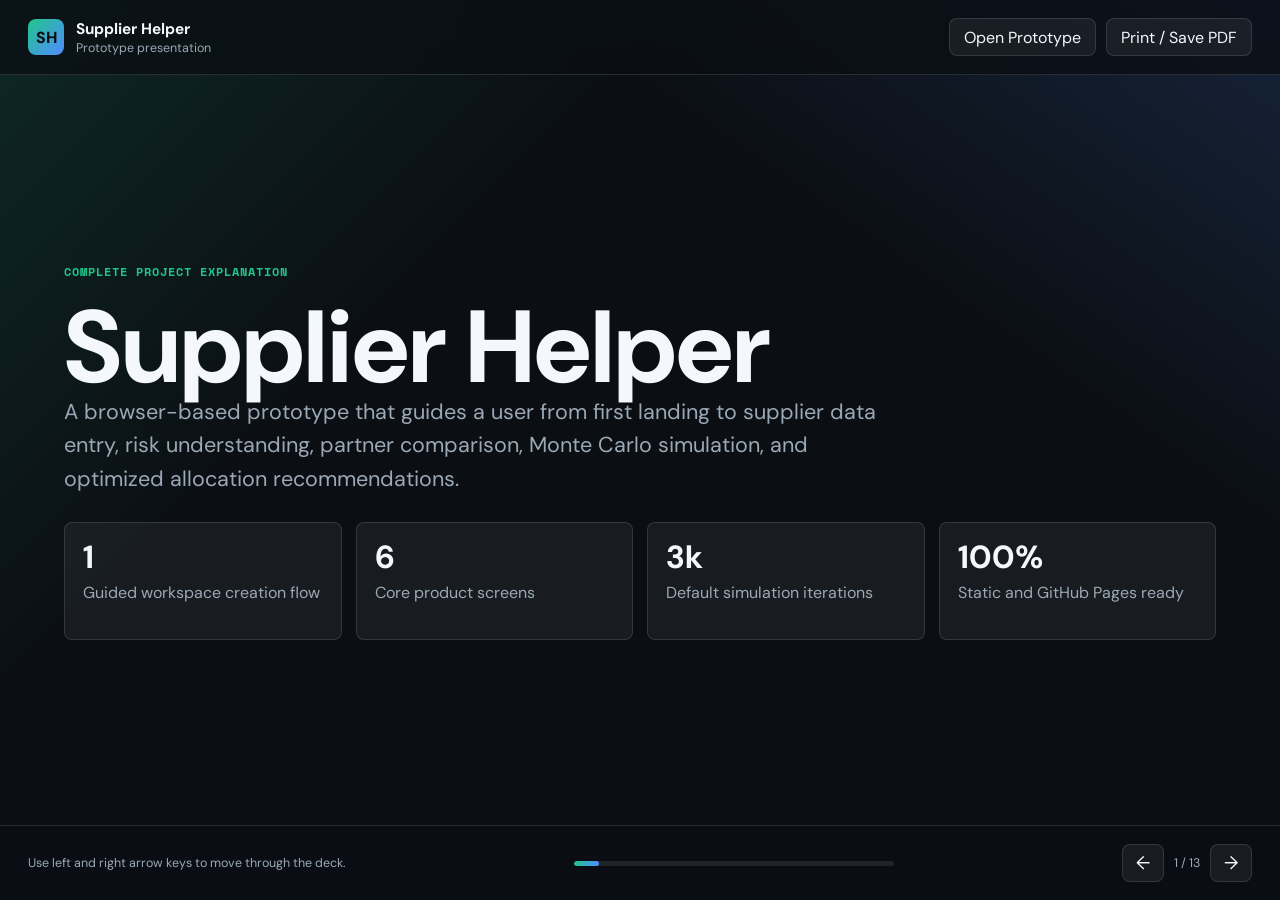
==== presentation.html @ 1f413ac1 "Add browser presentation deck" ====
<!DOCTYPE html>
<html lang="en">
<head>
  <meta charset="UTF-8">
  <meta name="viewport" content="width=device-width, initial-scale=1.0">
  <title>Supplier Helper Presentation</title>
  <meta name="description" content="Browser presentation for the Supplier Helper prototype, covering user journey, technical architecture, analytics, and roadmap.">
  <link rel="preconnect" href="https://fonts.googleapis.com">
  <link rel="preconnect" href="https://fonts.gstatic.com" crossorigin>
  <link href="https://fonts.googleapis.com/css2?family=DM+Sans:wght@400;500;600;700;800&family=Space+Mono:wght@400;700&display=swap" rel="stylesheet">
  <style>
    :root {
      --bg: #0b0f14;
      --panel: #121923;
      --panel-soft: #172231;
      --text: #f4f7fb;
      --muted: #9ba8b6;
      --line: rgba(255, 255, 255, 0.12);
      --blue: #4f8cff;
      --green: #21c58b;
      --amber: #f0aa2a;
      --red: #f26363;
      --ink: #0b0f14;
      --font-sans: "DM Sans", sans-serif;
      --font-mono: "Space Mono", monospace;
    }

    * {
      box-sizing: border-box;
    }

    body {
      margin: 0;
      min-height: 100vh;
      overflow: hidden;
      color: var(--text);
      font-family: var(--font-sans);
      background:
        linear-gradient(135deg, rgba(33, 197, 139, 0.14), transparent 32%),
        linear-gradient(215deg, rgba(79, 140, 255, 0.16), transparent 30%),
        var(--bg);
    }

    button,
    a {
      font: inherit;
    }

    .deck-shell {
      height: 100vh;
      display: grid;
      grid-template-rows: auto 1fr auto;
    }

    .deck-topbar,
    .deck-footer {
      display: flex;
      align-items: center;
      justify-content: space-between;
      gap: 16px;
      padding: 18px 28px;
      border-color: var(--line);
      position: relative;
      z-index: 4;
    }

    .deck-topbar {
      border-bottom: 1px solid var(--line);
      background: rgba(11, 15, 20, 0.78);
      backdrop-filter: blur(14px);
    }

    .deck-footer {
      border-top: 1px solid var(--line);
      background: rgba(11, 15, 20, 0.72);
    }

    .brand {
      display: flex;
      align-items: center;
      gap: 12px;
      min-width: 0;
    }

    .brand-mark {
      width: 36px;
      height: 36px;
      display: grid;
      place-items: center;
      border-radius: 8px;
      background: linear-gradient(135deg, var(--green), var(--blue));
      color: var(--ink);
      font-weight: 800;
    }

    .brand-title {
      display: grid;
      gap: 1px;
    }

    .brand-title strong {
      font-size: 0.96rem;
      letter-spacing: 0;
    }

    .brand-title span,
    .deck-hint,
    .counter {
      color: var(--muted);
      font-size: 0.78rem;
    }

    .top-actions,
    .nav-actions {
      display: flex;
      align-items: center;
      gap: 10px;
      flex-wrap: wrap;
    }

    .link-button,
    .icon-button,
    .primary-button {
      min-height: 38px;
      border: 1px solid var(--line);
      border-radius: 8px;
      color: var(--text);
      background: rgba(255, 255, 255, 0.06);
      text-decoration: none;
      cursor: pointer;
      transition: transform 160ms ease, border-color 160ms ease, background 160ms ease;
    }

    .link-button,
    .primary-button {
      display: inline-flex;
      align-items: center;
      justify-content: center;
      padding: 0 14px;
      white-space: nowrap;
    }

    .icon-button {
      width: 42px;
      font-size: 1.15rem;
    }

    .primary-button {
      background: var(--green);
      color: var(--ink);
      border-color: var(--green);
      font-weight: 800;
    }

    .link-button:hover,
    .icon-button:hover,
    .primary-button:hover {
      transform: translateY(-1px);
      border-color: rgba(255, 255, 255, 0.3);
    }

    .progress-track {
      height: 5px;
      width: min(320px, 28vw);
      overflow: hidden;
      border-radius: 999px;
      background: rgba(255, 255, 255, 0.09);
    }

    .progress-fill {
      height: 100%;
      width: 8%;
      border-radius: inherit;
      background: linear-gradient(90deg, var(--green), var(--blue));
      transition: width 240ms ease;
    }

    .slides {
      position: relative;
      overflow: hidden;
    }

    .slide {
      position: absolute;
      inset: 0;
      display: grid;
      align-content: center;
      gap: 28px;
      padding: clamp(28px, 5vw, 68px);
      opacity: 0;
      pointer-events: none;
      transform: translateX(42px);
      transition: opacity 220ms ease, transform 220ms ease;
    }

    .slide.active {
      opacity: 1;
      pointer-events: auto;
      transform: translateX(0);
    }

    .slide-inner {
      width: min(1180px, 100%);
      margin: 0 auto;
    }

    .eyebrow {
      display: inline-flex;
      align-items: center;
      gap: 8px;
      color: var(--green);
      font-family: var(--font-mono);
      font-size: 0.78rem;
      font-weight: 700;
      text-transform: uppercase;
      letter-spacing: 0.08em;
      margin-bottom: 18px;
    }

    h1,
    h2,
    h3,
    p {
      margin: 0;
    }

    h1 {
      max-width: 980px;
      font-size: clamp(3.2rem, 8vw, 7rem);
      line-height: 0.95;
      letter-spacing: 0;
    }

    h2 {
      max-width: 940px;
      font-size: clamp(2.3rem, 5vw, 4.8rem);
      line-height: 1;
      letter-spacing: 0;
      margin-bottom: 18px;
    }

    h3 {
      font-size: 1.12rem;
      margin-bottom: 8px;
    }

    .lead {
      max-width: 820px;
      color: var(--muted);
      font-size: clamp(1.05rem, 2vw, 1.35rem);
      line-height: 1.55;
    }

    .split {
      display: grid;
      grid-template-columns: minmax(0, 1fr) minmax(320px, 0.8fr);
      gap: 36px;
      align-items: center;
    }

    .grid-2,
    .grid-3,
    .grid-4 {
      display: grid;
      gap: 14px;
      margin-top: 26px;
    }

    .grid-2 {
      grid-template-columns: repeat(2, minmax(0, 1fr));
    }

    .grid-3 {
      grid-template-columns: repeat(3, minmax(0, 1fr));
    }

    .grid-4 {
      grid-template-columns: repeat(4, minmax(0, 1fr));
    }

    .panel,
    .metric,
    .step,
    .file-row,
    .data-pill {
      border: 1px solid var(--line);
      border-radius: 8px;
      background: rgba(255, 255, 255, 0.055);
    }

    .panel,
    .step {
      padding: 20px;
    }

    .metric {
      padding: 18px;
      min-height: 118px;
    }

    .metric strong {
      display: block;
      font-size: 2rem;
      line-height: 1;
      margin-bottom: 8px;
    }

    .metric span,
    .step p,
    .panel p,
    .file-row span,
    .data-pill span {
      color: var(--muted);
      line-height: 1.45;
    }

    .workflow {
      display: grid;
      grid-template-columns: repeat(5, minmax(0, 1fr));
      gap: 10px;
      margin-top: 30px;
    }

    .step {
      min-height: 150px;
      display: grid;
      align-content: start;
      gap: 12px;
    }

    .step-number,
    .tag {
      display: inline-grid;
      place-items: center;
      width: fit-content;
      min-width: 32px;
      height: 32px;
      padding: 0 10px;
      border-radius: 999px;
      background: rgba(33, 197, 139, 0.16);
      color: var(--green);
      font-family: var(--font-mono);
      font-weight: 700;
      font-size: 0.78rem;
    }

    .tag.blue {
      background: rgba(79, 140, 255, 0.16);
      color: var(--blue);
    }

    .tag.amber {
      background: rgba(240, 170, 42, 0.18);
      color: var(--amber);
    }

    .tag.red {
      background: rgba(242, 99, 99, 0.16);
      color: var(--red);
    }

    .data-cloud {
      display: flex;
      flex-wrap: wrap;
      gap: 10px;
      margin-top: 28px;
    }

    .data-pill {
      padding: 12px 14px;
    }

    .architecture {
      display: grid;
      grid-template-columns: 1fr auto 1fr auto 1fr;
      gap: 12px;
      align-items: stretch;
      margin-top: 30px;
    }

    .architecture .panel {
      min-height: 160px;
    }

    .arrow-block {
      display: grid;
      place-items: center;
      color: var(--blue);
      font-size: 1.7rem;
    }

    .file-list {
      display: grid;
      gap: 10px;
      margin-top: 24px;
    }

    .file-row {
      display: flex;
      justify-content: space-between;
      gap: 14px;
      padding: 14px;
    }

    .file-row code {
      color: var(--green);
      font-family: var(--font-mono);
    }

    .formula {
      display: grid;
      gap: 12px;
      margin-top: 24px;
    }

    .formula-row {
      display: grid;
      grid-template-columns: 190px 1fr;
      gap: 12px;
      align-items: center;
      padding: 14px 0;
      border-bottom: 1px solid var(--line);
    }

    .formula-row:last-child {
      border-bottom: none;
    }

    .formula-row strong {
      color: var(--green);
    }

    .roadmap {
      counter-reset: road;
      display: grid;
      grid-template-columns: repeat(2, minmax(0, 1fr));
      gap: 14px;
      margin-top: 26px;
    }

    .roadmap .panel::before {
      counter-increment: road;
      content: counter(road, decimal-leading-zero);
      display: block;
      color: var(--blue);
      font-family: var(--font-mono);
      font-weight: 700;
      margin-bottom: 10px;
    }

    .quote-panel {
      max-width: 900px;
      padding: 28px;
      border-left: 5px solid var(--green);
      background: rgba(255, 255, 255, 0.055);
    }

    .quote-panel p {
      color: var(--text);
      font-size: clamp(1.25rem, 3vw, 2.2rem);
      line-height: 1.25;
      font-weight: 700;
    }

    .mini-note {
      margin-top: 18px;
      color: var(--muted);
      font-size: 0.92rem;
    }

    @media (max-width: 920px) {
      body {
        overflow: auto;
      }

      .deck-shell {
        min-height: 100vh;
        height: auto;
      }

      .slides {
        min-height: 760px;
      }

      .slide {
        min-height: 760px;
        padding: 28px 18px;
      }

      .split,
      .grid-2,
      .grid-3,
      .grid-4,
      .workflow,
      .architecture,
      .roadmap {
        grid-template-columns: 1fr;
      }

      .arrow-block {
        display: none;
      }

      .deck-hint,
      .progress-track {
        display: none;
      }

      .deck-topbar,
      .deck-footer {
        padding: 14px 16px;
      }

      .brand-title span,
      .top-actions .link-button {
        display: none;
      }

      .file-row,
      .formula-row {
        grid-template-columns: 1fr;
        display: grid;
      }
    }

    @media print {
      body {
        overflow: visible;
        background: white;
        color: #111827;
      }

      .deck-topbar,
      .deck-footer {
        display: none;
      }

      .deck-shell,
      .slides {
        display: block;
        height: auto;
      }

      .slide {
        position: relative;
        inset: auto;
        min-height: 100vh;
        page-break-after: always;
        opacity: 1;
        transform: none;
        color: #111827;
        background: white;
      }
    }
  </style>
</head>
<body>
  <div class="deck-shell">
    <header class="deck-topbar">
      <div class="brand">
        <div class="brand-mark">SH</div>
        <div class="brand-title">
          <strong>Supplier Helper</strong>
          <span>Prototype presentation</span>
        </div>
      </div>
      <div class="top-actions">
        <a class="link-button" href="./index.html">Open Prototype</a>
        <button class="link-button" type="button" id="print-deck">Print / Save PDF</button>
      </div>
    </header>

    <main class="slides" aria-live="polite">
      <section class="slide active">
        <div class="slide-inner">
          <span class="eyebrow">Complete project explanation</span>
          <h1>Supplier Helper</h1>
          <p class="lead">A browser-based prototype that guides a user from first landing to supplier data entry, risk understanding, partner comparison, Monte Carlo simulation, and optimized allocation recommendations.</p>
          <div class="grid-4">
            <div class="metric"><strong>1</strong><span>Guided workspace creation flow</span></div>
            <div class="metric"><strong>6</strong><span>Core product screens</span></div>
            <div class="metric"><strong>3k</strong><span>Default simulation iterations</span></div>
            <div class="metric"><strong>100%</strong><span>Static and GitHub Pages ready</span></div>
          </div>
        </div>
      </section>

      <section class="slide">
        <div class="slide-inner split">
          <div>
            <span class="eyebrow">The problem</span>
            <h2>Most supplier decisions are made with partial visibility.</h2>
            <p class="lead">Small teams often know which supplier feels risky, but they do not have a simple way to connect dependency, reliability, lead time, disruption likelihood, and cost into one decision workflow.</p>
          </div>
          <div class="quote-panel">
            <p>The product turns supplier data into a next action: who to trust, where risk sits, and how work should be allocated.</p>
          </div>
        </div>
      </section>

      <section class="slide">
        <div class="slide-inner">
          <span class="eyebrow">Target user</span>
          <h2>Built for a normal operator, not only an analyst.</h2>
          <div class="grid-3">
            <div class="panel">
              <span class="tag">Owner</span>
              <h3>Business owner</h3>
              <p>Needs a simple view of supplier dependence, immediate risks, and practical actions.</p>
            </div>
            <div class="panel">
              <span class="tag blue">Ops</span>
              <h3>Operations manager</h3>
              <p>Needs to understand lead times, recovery days, delivery reliability, and backup capacity.</p>
            </div>
            <div class="panel">
              <span class="tag amber">Buy</span>
              <h3>Procurement lead</h3>
              <p>Needs to compare suppliers, tune tradeoffs, and explain allocation decisions clearly.</p>
            </div>
          </div>
        </div>
      </section>

      <section class="slide">
        <div class="slide-inner">
          <span class="eyebrow">User journey</span>
          <h2>One clear path from landing to decision.</h2>
          <div class="workflow">
            <div class="step"><span class="step-number">1</span><h3>Landing</h3><p>User starts from a simple showcase page and creates a workspace.</p></div>
            <div class="step"><span class="step-number">2</span><h3>Sign up</h3><p>One-question-at-a-time flow collects only the essential business context.</p></div>
            <div class="step"><span class="step-number">3</span><h3>Add info</h3><p>User enters suppliers, buyers, dependence, risk, cost, and recovery data.</p></div>
            <div class="step"><span class="step-number">4</span><h3>Analyze</h3><p>Dashboard, map, risk, comparison, and simulation screens update from state.</p></div>
            <div class="step"><span class="step-number">5</span><h3>Act</h3><p>Optimization recommends allocation changes with reasons and constraints.</p></div>
          </div>
        </div>
      </section>

      <section class="slide">
        <div class="slide-inner">
          <span class="eyebrow">Data collected</span>
          <h2>Every field exists because it supports a decision.</h2>
          <p class="lead">The prototype collects workspace context first, then partner-level operating data when the user is ready to add suppliers or buyers.</p>
          <div class="data-cloud">
            <div class="data-pill"><strong>Company</strong><span> root node and reports</span></div>
            <div class="data-pill"><strong>Role</strong><span> workflow context</span></div>
            <div class="data-pill"><strong>Critical category</strong><span> optimization focus</span></div>
            <div class="data-pill"><strong>Annual spend</strong><span> exposure estimate</span></div>
            <div class="data-pill"><strong>Planning cycle</strong><span> time horizon</span></div>
            <div class="data-pill"><strong>Risk level</strong><span> starting prior</span></div>
            <div class="data-pill"><strong>Weight</strong><span> concentration risk</span></div>
            <div class="data-pill"><strong>Lead time</strong><span> disruption pressure</span></div>
            <div class="data-pill"><strong>Recovery days</strong><span> continuity planning</span></div>
            <div class="data-pill"><strong>Capacity share</strong><span> allocation limit</span></div>
            <div class="data-pill"><strong>Cost index</strong><span> savings tradeoff</span></div>
            <div class="data-pill"><strong>Compliance</strong><span> trust constraint</span></div>
          </div>
        </div>
      </section>

      <section class="slide">
        <div class="slide-inner">
          <span class="eyebrow">Core features</span>
          <h2>The prototype is not just screens; inputs change outputs.</h2>
          <div class="grid-3">
            <div class="panel"><h3>Dashboard</h3><p>Shows readiness, KPIs, alerts, health trend, and supplier risk distribution.</p></div>
            <div class="panel"><h3>Network map</h3><p>Uses D3 to show supplier and buyer relationships as a weighted graph.</p></div>
            <div class="panel"><h3>Add Info</h3><p>Lets the user edit profile, add partners, and change sharing preferences.</p></div>
            <div class="panel"><h3>Pick Best</h3><p>Compares suppliers with adjustable price, reliability, delivery, and risk weights.</p></div>
            <div class="panel"><h3>Problems</h3><p>Surfaces risk blocks, critical alerts, timeline, and Monte Carlo scenario outputs.</p></div>
            <div class="panel"><h3>Best Plan</h3><p>Generates an allocation table that balances cost, resilience, and constraints.</p></div>
          </div>
        </div>
      </section>

      <section class="slide">
        <div class="slide-inner">
          <span class="eyebrow">Technical architecture</span>
          <h2>A static single-page app with real client-side logic.</h2>
          <div class="architecture">
            <div class="panel"><span class="tag blue">HTML</span><h3>Interface shell</h3><p>All screens, forms, modals, and chart mounts live in `index.html`.</p></div>
            <div class="arrow-block">→</div>
            <div class="panel"><span class="tag">JS</span><h3>Runtime engine</h3><p>`app.js` controls state, rendering, navigation, simulation, and optimization.</p></div>
            <div class="arrow-block">→</div>
            <div class="panel"><span class="tag amber">Data</span><h3>Local state</h3><p>`data.js` seeds the model; `localStorage` persists user changes.</p></div>
          </div>
          <div class="file-list">
            <div class="file-row"><code>style.css</code><span>Design system, responsive layout, forms, graph, simulator, and optimizer styling.</span></div>
            <div class="file-row"><code>D3.js</code><span>Force-directed network graph with zoom, drag, and detail panel interactions.</span></div>
            <div class="file-row"><code>Chart.js</code><span>Trend, risk distribution, radar, timeline, and simulation distribution charts.</span></div>
          </div>
        </div>
      </section>

      <section class="slide">
        <div class="slide-inner">
          <span class="eyebrow">Analytics model</span>
          <h2>Risk is shown as uncertainty, not false certainty.</h2>
          <div class="grid-2">
            <div class="panel">
              <h3>Monte Carlo simulator</h3>
              <p>Runs scenario draws using planning horizon, iterations, demand volatility, recovery buffer, supplier weight, disruption probability, lead time, recovery days, and annual spend.</p>
              <div class="formula">
                <div class="formula-row"><strong>Stockout probability</strong><span>How often disruption pressure exceeds the buffer.</span></div>
                <div class="formula-row"><strong>Expected loss</strong><span>Average financial impact across scenarios.</span></div>
                <div class="formula-row"><strong>95th percentile</strong><span>Severe but plausible downside case.</span></div>
              </div>
            </div>
            <div class="panel">
              <h3>Comparison tool</h3>
              <p>Calculates weighted supplier scores from user-controlled priorities so tradeoffs stay visible.</p>
              <div class="formula">
                <div class="formula-row"><strong>Price</strong><span>Lower relative cost improves score.</span></div>
                <div class="formula-row"><strong>Reliability</strong><span>Supplier score and delivery consistency.</span></div>
                <div class="formula-row"><strong>Risk</strong><span>Penalty for high disruption or weak posture.</span></div>
              </div>
            </div>
          </div>
        </div>
      </section>

      <section class="slide">
        <div class="slide-inner">
          <span class="eyebrow">Optimization</span>
          <h2>The output is a practical allocation recommendation.</h2>
          <div class="grid-3">
            <div class="panel"><span class="tag">Score</span><h3>Supplier quality</h3><p>Category fit, reliability, delivery, quality, compliance, cyber, ESG, cost, lead time, disruption probability, and geo risk.</p></div>
            <div class="panel"><span class="tag blue">Limit</span><h3>Constraints</h3><p>Capacity share, maximum strategic share, high-risk cap, compliance cap, and continuity minimums.</p></div>
            <div class="panel"><span class="tag amber">Result</span><h3>Portfolio plan</h3><p>Recommended share per supplier, portfolio score, concentration reduction, and estimated cost or resilience impact.</p></div>
          </div>
        </div>
      </section>

      <section class="slide">
        <div class="slide-inner">
          <span class="eyebrow">Design principles</span>
          <h2>The interface is intentionally simple without reducing capability.</h2>
          <div class="grid-3">
            <div class="panel"><h3>Progressive disclosure</h3><p>Ask basics first, reveal deeper supplier fields only when needed.</p></div>
            <div class="panel"><h3>Immediate feedback</h3><p>Forms update charts, graph, checklist, recommendations, and optimizer outputs.</p></div>
            <div class="panel"><h3>Recognition over recall</h3><p>Plain labels and checklists make the next step visible.</p></div>
            <div class="panel"><h3>Explainability</h3><p>Recommendations include the reason and constraint behind each suggested share.</p></div>
            <div class="panel"><h3>Recoverability</h3><p>User can edit profile, reset workspace, and revise partner data.</p></div>
            <div class="panel"><h3>Trust</h3><p>Prototype analytics are labeled clearly and limits are documented.</p></div>
          </div>
        </div>
      </section>

      <section class="slide">
        <div class="slide-inner">
          <span class="eyebrow">Deployment</span>
          <h2>Published as a public GitHub Pages prototype.</h2>
          <div class="grid-2">
            <div class="panel">
              <h3>Live app</h3>
              <p><a class="link-button" href="https://kshlgrg.github.io/supplier-network-prototype/">Open GitHub Pages site</a></p>
              <p class="mini-note">The app is static, so anyone can open it without a backend account.</p>
            </div>
            <div class="panel">
              <h3>Repository</h3>
              <p><a class="link-button" href="https://github.com/kshlgrg/supplier-network-prototype">Open source repo</a></p>
              <p class="mini-note">The workflow deploys from `main` using GitHub Actions.</p>
            </div>
          </div>
        </div>
      </section>

      <section class="slide">
        <div class="slide-inner">
          <span class="eyebrow">Production roadmap</span>
          <h2>The next step is turning the prototype into a real operating system.</h2>
          <div class="roadmap">
            <div class="panel"><h3>Backend and accounts</h3><p>Organizations, users, roles, permissions, and database-backed supplier records.</p></div>
            <div class="panel"><h3>Imports and audit trail</h3><p>CSV/XLSX supplier master import, event history, and review logs.</p></div>
            <div class="panel"><h3>Risk integrations</h3><p>Sanctions, financial health, ESG, cyber posture, delivery history, and logistics data.</p></div>
            <div class="panel"><h3>Advanced optimization</h3><p>Replace greedy allocation with linear or mixed-integer optimization and saved scenarios.</p></div>
            <div class="panel"><h3>Calibrated simulation</h3><p>Fit Monte Carlo assumptions to actual delivery, demand, quality, and disruption records.</p></div>
            <div class="panel"><h3>Exportable reports</h3><p>Board-ready PDF, procurement review pack, and scenario comparison export.</p></div>
          </div>
        </div>
      </section>

      <section class="slide">
        <div class="slide-inner">
          <span class="eyebrow">Closing summary</span>
          <h2>The prototype proves the full product story.</h2>
          <p class="lead">A user can land, create a workspace, enter supplier data, see risk, compare options, simulate uncertainty, and receive an allocation recommendation. The current version is static, but the product logic and journey are ready for a backend-backed pilot.</p>
          <div class="grid-3">
            <div class="metric"><strong>Simple</strong><span>One guided journey for new users.</span></div>
            <div class="metric"><strong>Useful</strong><span>Data entry produces visible downstream results.</span></div>
            <div class="metric"><strong>Expandable</strong><span>Architecture can evolve into a production platform.</span></div>
          </div>
        </div>
      </section>
    </main>

    <footer class="deck-footer">
      <div class="deck-hint">Use left and right arrow keys to move through the deck.</div>
      <div class="progress-track" aria-hidden="true"><div class="progress-fill" id="progress-fill"></div></div>
      <div class="nav-actions">
        <button class="icon-button" type="button" id="prev-slide" aria-label="Previous slide">&larr;</button>
        <span class="counter" id="slide-counter">1 / 13</span>
        <button class="icon-button" type="button" id="next-slide" aria-label="Next slide">&rarr;</button>
      </div>
    </footer>
  </div>

  <script>
    const slides = Array.from(document.querySelectorAll(".slide"));
    const counter = document.getElementById("slide-counter");
    const progressFill = document.getElementById("progress-fill");
    let currentSlide = 0;

    function clampSlide(index) {
      return Math.max(0, Math.min(slides.length - 1, index));
    }

    function showSlide(index, updateHash = true) {
      currentSlide = clampSlide(index);
      slides.forEach((slide, slideIndex) => {
        slide.classList.toggle("active", slideIndex === currentSlide);
      });
      counter.textContent = `${currentSlide + 1} / ${slides.length}`;
      progressFill.style.width = `${((currentSlide + 1) / slides.length) * 100}%`;
      if (updateHash) {
        history.replaceState(null, "", `#slide-${currentSlide + 1}`);
      }
    }

    function moveSlide(direction) {
      showSlide(currentSlide + direction);
    }

    document.getElementById("next-slide").addEventListener("click", () => moveSlide(1));
    document.getElementById("prev-slide").addEventListener("click", () => moveSlide(-1));
    document.getElementById("print-deck").addEventListener("click", () => window.print());

    document.addEventListener("keydown", event => {
      if (event.key === "ArrowRight" || event.key === "PageDown" || event.key === " ") {
        event.preventDefault();
        moveSlide(1);
      }
      if (event.key === "ArrowLeft" || event.key === "PageUp") {
        event.preventDefault();
        moveSlide(-1);
      }
      if (event.key === "Home") {
        event.preventDefault();
        showSlide(0);
      }
      if (event.key === "End") {
        event.preventDefault();
        showSlide(slides.length - 1);
      }
    });

    const hashMatch = window.location.hash.match(/slide-(\d+)/);
    if (hashMatch) {
      showSlide(Number(hashMatch[1]) - 1, false);
    } else {
      showSlide(0, false);
    }
  </script>
</body>
</html>
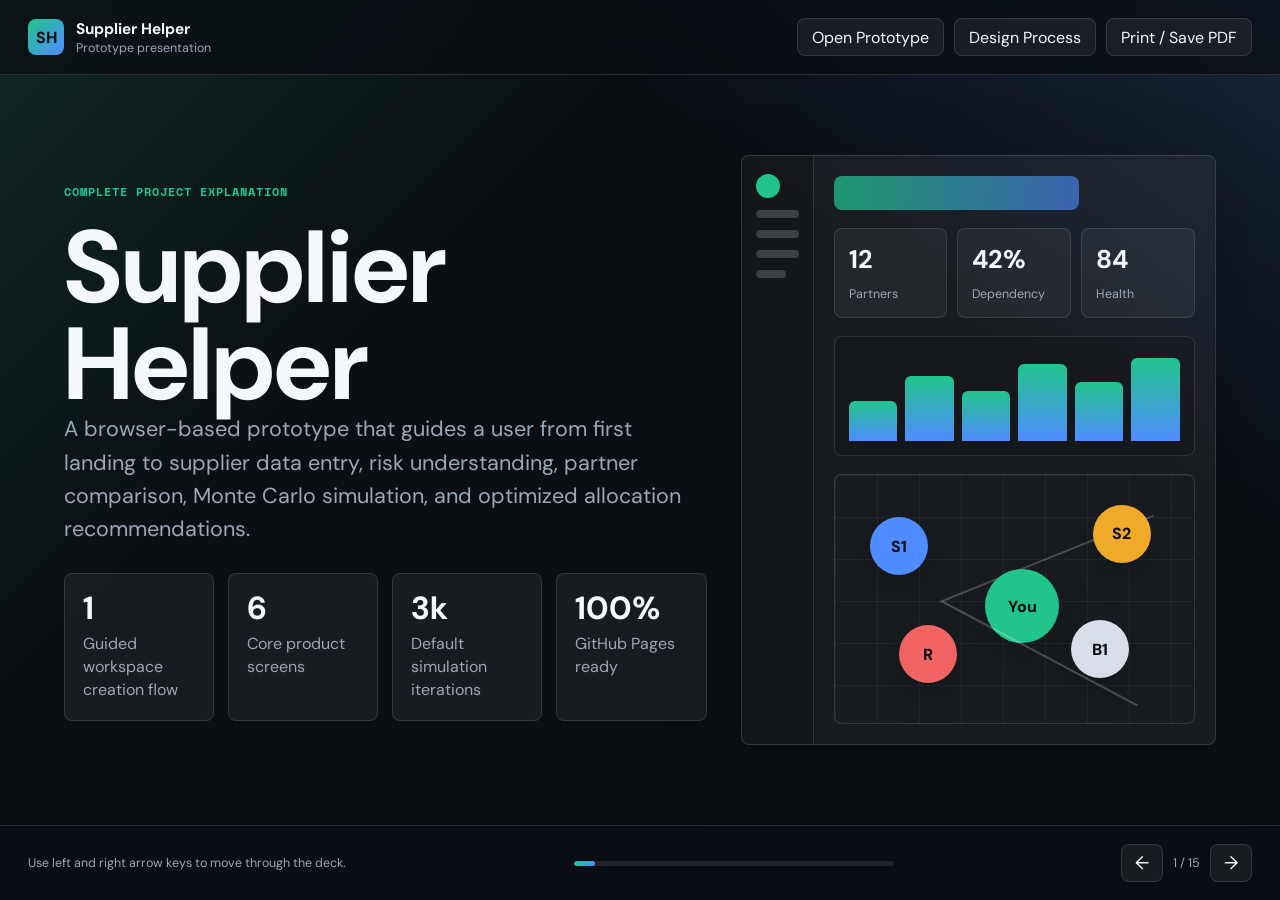
==== commit 3a6c665d: "Enhance presentation and add design process docs" ====
--- a/presentation.html
+++ b/presentation.html
@@ -462,6 +462,370 @@
       font-weight: 700;
     }
 
+    .hero-layout {
+      display: grid;
+      grid-template-columns: minmax(0, 1fr) minmax(360px, 0.74fr);
+      gap: 34px;
+      align-items: center;
+    }
+
+    .product-stage,
+    .screen-wall,
+    .visual-stack,
+    .allocation-board,
+    .process-board,
+    .doc-board {
+      border: 1px solid var(--line);
+      border-radius: 8px;
+      background: rgba(255, 255, 255, 0.055);
+      box-shadow: 0 24px 80px rgba(0, 0, 0, 0.22);
+    }
+
+    .product-stage {
+      display: grid;
+      grid-template-columns: 72px 1fr;
+      min-height: 420px;
+      overflow: hidden;
+    }
+
+    .mini-sidebar {
+      display: grid;
+      align-content: start;
+      gap: 12px;
+      padding: 18px 14px;
+      border-right: 1px solid var(--line);
+      background: rgba(0, 0, 0, 0.18);
+    }
+
+    .mini-dot,
+    .map-node {
+      width: 24px;
+      height: 24px;
+      border-radius: 50%;
+      background: var(--green);
+    }
+
+    .mini-line {
+      height: 8px;
+      border-radius: 999px;
+      background: rgba(255, 255, 255, 0.18);
+    }
+
+    .mini-screen {
+      padding: 20px;
+      display: grid;
+      gap: 18px;
+      align-content: start;
+    }
+
+    .mini-title {
+      height: 34px;
+      width: 68%;
+      border-radius: 8px;
+      background: linear-gradient(90deg, rgba(33, 197, 139, 0.72), rgba(79, 140, 255, 0.62));
+    }
+
+    .mock-kpi-row {
+      display: grid;
+      grid-template-columns: repeat(3, 1fr);
+      gap: 10px;
+    }
+
+    .mock-kpi {
+      min-height: 82px;
+      padding: 14px;
+      border: 1px solid var(--line);
+      border-radius: 8px;
+      background: rgba(255, 255, 255, 0.05);
+    }
+
+    .mock-kpi strong {
+      display: block;
+      font-size: 1.6rem;
+      margin-bottom: 6px;
+    }
+
+    .mock-kpi span {
+      color: var(--muted);
+      font-size: 0.78rem;
+    }
+
+    .mock-chart {
+      height: 120px;
+      display: flex;
+      align-items: end;
+      gap: 8px;
+      padding: 14px;
+      border: 1px solid var(--line);
+      border-radius: 8px;
+      background: rgba(0, 0, 0, 0.14);
+    }
+
+    .mock-chart span,
+    .histogram span {
+      flex: 1;
+      min-width: 10px;
+      border-radius: 6px 6px 0 0;
+      background: linear-gradient(180deg, var(--green), var(--blue));
+    }
+
+    .network-visual {
+      position: relative;
+      min-height: 250px;
+      border: 1px solid var(--line);
+      border-radius: 8px;
+      background:
+        linear-gradient(rgba(255, 255, 255, 0.05) 1px, transparent 1px),
+        linear-gradient(90deg, rgba(255, 255, 255, 0.05) 1px, transparent 1px);
+      background-size: 42px 42px;
+      overflow: hidden;
+    }
+
+    .network-visual::before,
+    .network-visual::after {
+      content: "";
+      position: absolute;
+      height: 2px;
+      transform-origin: left center;
+      background: rgba(255, 255, 255, 0.22);
+    }
+
+    .network-visual::before {
+      width: 230px;
+      left: 105px;
+      top: 126px;
+      transform: rotate(-22deg);
+    }
+
+    .network-visual::after {
+      width: 220px;
+      left: 108px;
+      top: 126px;
+      transform: rotate(28deg);
+    }
+
+    .map-node {
+      position: absolute;
+      display: grid;
+      place-items: center;
+      width: 58px;
+      height: 58px;
+      color: var(--ink);
+      font-weight: 800;
+      box-shadow: 0 12px 34px rgba(0, 0, 0, 0.24);
+    }
+
+    .map-node.main {
+      left: 42%;
+      top: 38%;
+      width: 74px;
+      height: 74px;
+      background: var(--green);
+    }
+
+    .map-node.one {
+      left: 10%;
+      top: 17%;
+      background: var(--blue);
+    }
+
+    .map-node.two {
+      right: 12%;
+      top: 12%;
+      background: var(--amber);
+    }
+
+    .map-node.three {
+      left: 18%;
+      bottom: 16%;
+      background: var(--red);
+    }
+
+    .map-node.four {
+      right: 18%;
+      bottom: 18%;
+      background: #d8dee8;
+    }
+
+    .journey-ribbon {
+      display: grid;
+      grid-template-columns: repeat(5, 1fr);
+      gap: 0;
+      margin-top: 30px;
+      border: 1px solid var(--line);
+      border-radius: 8px;
+      overflow: hidden;
+    }
+
+    .ribbon-step {
+      min-height: 170px;
+      padding: 20px;
+      border-right: 1px solid var(--line);
+      background: rgba(255, 255, 255, 0.045);
+    }
+
+    .ribbon-step:last-child {
+      border-right: 0;
+    }
+
+    .ribbon-step strong {
+      display: block;
+      font-size: 1.05rem;
+      margin: 12px 0 8px;
+    }
+
+    .ribbon-step span:last-child {
+      color: var(--muted);
+      line-height: 1.45;
+    }
+
+    .process-board {
+      display: grid;
+      grid-template-columns: repeat(4, 1fr);
+      gap: 1px;
+      overflow: hidden;
+      margin-top: 28px;
+      background: var(--line);
+    }
+
+    .process-card {
+      padding: 22px;
+      min-height: 190px;
+      background: rgba(18, 25, 35, 0.96);
+    }
+
+    .process-card h3,
+    .doc-card h3 {
+      margin-top: 14px;
+    }
+
+    .process-card p,
+    .doc-card p {
+      color: var(--muted);
+      line-height: 1.45;
+    }
+
+    .data-board {
+      display: grid;
+      grid-template-columns: 0.9fr 1fr;
+      gap: 16px;
+      margin-top: 28px;
+    }
+
+    .data-list {
+      display: grid;
+      gap: 10px;
+    }
+
+    .data-row {
+      display: grid;
+      grid-template-columns: 140px 1fr;
+      gap: 12px;
+      padding: 13px;
+      border: 1px solid var(--line);
+      border-radius: 8px;
+      background: rgba(255, 255, 255, 0.05);
+    }
+
+    .data-row strong {
+      color: var(--green);
+    }
+
+    .data-row span {
+      color: var(--muted);
+    }
+
+    .screen-wall {
+      display: grid;
+      grid-template-columns: repeat(3, 1fr);
+      gap: 12px;
+      padding: 16px;
+      margin-top: 28px;
+    }
+
+    .screen-tile {
+      min-height: 132px;
+      display: grid;
+      align-content: space-between;
+      padding: 14px;
+      border: 1px solid var(--line);
+      border-radius: 8px;
+      background: rgba(0, 0, 0, 0.14);
+    }
+
+    .screen-bars {
+      display: flex;
+      align-items: end;
+      gap: 6px;
+      height: 44px;
+    }
+
+    .screen-bars span {
+      width: 100%;
+      border-radius: 4px 4px 0 0;
+      background: var(--blue);
+      opacity: 0.86;
+    }
+
+    .histogram {
+      height: 180px;
+      display: flex;
+      align-items: end;
+      gap: 8px;
+      padding: 18px;
+      border: 1px solid var(--line);
+      border-radius: 8px;
+      background: rgba(0, 0, 0, 0.14);
+      margin-top: 18px;
+    }
+
+    .allocation-board {
+      padding: 20px;
+      margin-top: 28px;
+    }
+
+    .allocation-row {
+      display: grid;
+      grid-template-columns: 150px 1fr 56px;
+      align-items: center;
+      gap: 12px;
+      padding: 12px 0;
+      border-bottom: 1px solid var(--line);
+    }
+
+    .allocation-row:last-child {
+      border-bottom: 0;
+    }
+
+    .allocation-bar {
+      height: 16px;
+      border-radius: 999px;
+      background: rgba(255, 255, 255, 0.08);
+      overflow: hidden;
+    }
+
+    .allocation-bar span {
+      display: block;
+      height: 100%;
+      border-radius: inherit;
+      background: linear-gradient(90deg, var(--green), var(--blue));
+    }
+
+    .doc-board {
+      display: grid;
+      grid-template-columns: repeat(3, 1fr);
+      gap: 1px;
+      overflow: hidden;
+      margin-top: 28px;
+      background: var(--line);
+    }
+
+    .doc-card {
+      min-height: 190px;
+      padding: 22px;
+      background: rgba(18, 25, 35, 0.96);
+    }
+
     .mini-note {
       margin-top: 18px;
       color: var(--muted);
@@ -488,16 +852,30 @@
       }
 
       .split,
+      .hero-layout,
       .grid-2,
       .grid-3,
       .grid-4,
       .workflow,
       .architecture,
-      .roadmap {
+      .roadmap,
+      .journey-ribbon,
+      .process-board,
+      .data-board,
+      .screen-wall,
+      .doc-board {
         grid-template-columns: 1fr;
       }
 
       .arrow-block {
+        display: none;
+      }
+
+      .product-stage {
+        grid-template-columns: 1fr;
+      }
+
+      .mini-sidebar {
         display: none;
       }
 
@@ -566,21 +944,56 @@
       </div>
       <div class="top-actions">
         <a class="link-button" href="./index.html">Open Prototype</a>
+        <a class="link-button" href="./docs/design-process.md">Design Process</a>
         <button class="link-button" type="button" id="print-deck">Print / Save PDF</button>
       </div>
     </header>
 
     <main class="slides" aria-live="polite">
       <section class="slide active">
-        <div class="slide-inner">
-          <span class="eyebrow">Complete project explanation</span>
-          <h1>Supplier Helper</h1>
-          <p class="lead">A browser-based prototype that guides a user from first landing to supplier data entry, risk understanding, partner comparison, Monte Carlo simulation, and optimized allocation recommendations.</p>
-          <div class="grid-4">
-            <div class="metric"><strong>1</strong><span>Guided workspace creation flow</span></div>
-            <div class="metric"><strong>6</strong><span>Core product screens</span></div>
-            <div class="metric"><strong>3k</strong><span>Default simulation iterations</span></div>
-            <div class="metric"><strong>100%</strong><span>Static and GitHub Pages ready</span></div>
+        <div class="slide-inner hero-layout">
+          <div>
+            <span class="eyebrow">Complete project explanation</span>
+            <h1>Supplier Helper</h1>
+            <p class="lead">A browser-based prototype that guides a user from first landing to supplier data entry, risk understanding, partner comparison, Monte Carlo simulation, and optimized allocation recommendations.</p>
+            <div class="grid-4">
+              <div class="metric"><strong>1</strong><span>Guided workspace creation flow</span></div>
+              <div class="metric"><strong>6</strong><span>Core product screens</span></div>
+              <div class="metric"><strong>3k</strong><span>Default simulation iterations</span></div>
+              <div class="metric"><strong>100%</strong><span>GitHub Pages ready</span></div>
+            </div>
+          </div>
+          <div class="product-stage" aria-hidden="true">
+            <div class="mini-sidebar">
+              <div class="mini-dot"></div>
+              <div class="mini-line"></div>
+              <div class="mini-line"></div>
+              <div class="mini-line"></div>
+              <div class="mini-line" style="width: 70%;"></div>
+            </div>
+            <div class="mini-screen">
+              <div class="mini-title"></div>
+              <div class="mock-kpi-row">
+                <div class="mock-kpi"><strong>12</strong><span>Partners</span></div>
+                <div class="mock-kpi"><strong>42%</strong><span>Dependency</span></div>
+                <div class="mock-kpi"><strong>84</strong><span>Health</span></div>
+              </div>
+              <div class="mock-chart">
+                <span style="height: 45%;"></span>
+                <span style="height: 72%;"></span>
+                <span style="height: 56%;"></span>
+                <span style="height: 86%;"></span>
+                <span style="height: 66%;"></span>
+                <span style="height: 92%;"></span>
+              </div>
+              <div class="network-visual">
+                <div class="map-node main">You</div>
+                <div class="map-node one">S1</div>
+                <div class="map-node two">S2</div>
+                <div class="map-node three">R</div>
+                <div class="map-node four">B1</div>
+              </div>
+            </div>
           </div>
         </div>
       </section>
@@ -592,8 +1005,17 @@
             <h2>Most supplier decisions are made with partial visibility.</h2>
             <p class="lead">Small teams often know which supplier feels risky, but they do not have a simple way to connect dependency, reliability, lead time, disruption likelihood, and cost into one decision workflow.</p>
           </div>
-          <div class="quote-panel">
-            <p>The product turns supplier data into a next action: who to trust, where risk sits, and how work should be allocated.</p>
+          <div class="visual-stack">
+            <div class="network-visual">
+              <div class="map-node main">Me</div>
+              <div class="map-node one">65%</div>
+              <div class="map-node two">18%</div>
+              <div class="map-node three">High</div>
+              <div class="map-node four">New</div>
+            </div>
+            <div class="quote-panel" style="margin: 14px;">
+              <p>The product turns supplier data into a next action: who to trust, where risk sits, and how work should be allocated.</p>
+            </div>
           </div>
         </div>
       </section>
@@ -624,14 +1046,28 @@
 
       <section class="slide">
         <div class="slide-inner">
+          <span class="eyebrow">Design process</span>
+          <h2>Designed by removing friction before adding sophistication.</h2>
+          <p class="lead">The process focused on making the first user journey extremely simple while still preserving the data needed for real network optimization.</p>
+          <div class="process-board">
+            <div class="process-card"><span class="tag">01</span><h3>Discover</h3><p>Mapped what supplier teams need to know: dependency, reliability, disruption exposure, and next action.</p></div>
+            <div class="process-card"><span class="tag blue">02</span><h3>Simplify</h3><p>Collapsed duplicate setup paths into one guided sign-up and moved deeper edits into Add Info.</p></div>
+            <div class="process-card"><span class="tag amber">03</span><h3>Prototype</h3><p>Connected every input to visible outputs: KPIs, graph, comparison, simulation, and optimizer.</p></div>
+            <div class="process-card"><span class="tag red">04</span><h3>Document</h3><p>Captured user journey, technical working, and design rationale so the project can be explained and extended.</p></div>
+          </div>
+        </div>
+      </section>
+
+      <section class="slide">
+        <div class="slide-inner">
           <span class="eyebrow">User journey</span>
           <h2>One clear path from landing to decision.</h2>
-          <div class="workflow">
-            <div class="step"><span class="step-number">1</span><h3>Landing</h3><p>User starts from a simple showcase page and creates a workspace.</p></div>
-            <div class="step"><span class="step-number">2</span><h3>Sign up</h3><p>One-question-at-a-time flow collects only the essential business context.</p></div>
-            <div class="step"><span class="step-number">3</span><h3>Add info</h3><p>User enters suppliers, buyers, dependence, risk, cost, and recovery data.</p></div>
-            <div class="step"><span class="step-number">4</span><h3>Analyze</h3><p>Dashboard, map, risk, comparison, and simulation screens update from state.</p></div>
-            <div class="step"><span class="step-number">5</span><h3>Act</h3><p>Optimization recommends allocation changes with reasons and constraints.</p></div>
+          <div class="journey-ribbon">
+            <div class="ribbon-step"><span class="step-number">1</span><strong>Landing</strong><span>User starts from a simple showcase page and creates a workspace.</span></div>
+            <div class="ribbon-step"><span class="step-number">2</span><strong>Sign up</strong><span>One-question-at-a-time flow collects only essential business context.</span></div>
+            <div class="ribbon-step"><span class="step-number">3</span><strong>Add info</strong><span>User enters suppliers, buyers, dependence, risk, cost, and recovery data.</span></div>
+            <div class="ribbon-step"><span class="step-number">4</span><strong>Analyze</strong><span>Dashboard, map, risk, comparison, and simulation screens update from state.</span></div>
+            <div class="ribbon-step"><span class="step-number">5</span><strong>Act</strong><span>Optimization recommends allocation changes with reasons and constraints.</span></div>
           </div>
         </div>
       </section>
@@ -641,19 +1077,20 @@
           <span class="eyebrow">Data collected</span>
           <h2>Every field exists because it supports a decision.</h2>
           <p class="lead">The prototype collects workspace context first, then partner-level operating data when the user is ready to add suppliers or buyers.</p>
-          <div class="data-cloud">
-            <div class="data-pill"><strong>Company</strong><span> root node and reports</span></div>
-            <div class="data-pill"><strong>Role</strong><span> workflow context</span></div>
-            <div class="data-pill"><strong>Critical category</strong><span> optimization focus</span></div>
-            <div class="data-pill"><strong>Annual spend</strong><span> exposure estimate</span></div>
-            <div class="data-pill"><strong>Planning cycle</strong><span> time horizon</span></div>
-            <div class="data-pill"><strong>Risk level</strong><span> starting prior</span></div>
-            <div class="data-pill"><strong>Weight</strong><span> concentration risk</span></div>
-            <div class="data-pill"><strong>Lead time</strong><span> disruption pressure</span></div>
-            <div class="data-pill"><strong>Recovery days</strong><span> continuity planning</span></div>
-            <div class="data-pill"><strong>Capacity share</strong><span> allocation limit</span></div>
-            <div class="data-pill"><strong>Cost index</strong><span> savings tradeoff</span></div>
-            <div class="data-pill"><strong>Compliance</strong><span> trust constraint</span></div>
+          <div class="data-board">
+            <div class="network-visual">
+              <div class="map-node main">Profile</div>
+              <div class="map-node one">Spend</div>
+              <div class="map-node two">Risk</div>
+              <div class="map-node three">Lead</div>
+              <div class="map-node four">Trust</div>
+            </div>
+            <div class="data-list">
+              <div class="data-row"><strong>Workspace</strong><span>Company, user role, critical category, annual spend, planning cycle, goal.</span></div>
+              <div class="data-row"><strong>Partners</strong><span>Name, type, risk level, reliability score, relationship weight.</span></div>
+              <div class="data-row"><strong>Operations</strong><span>Lead time, recovery days, disruption probability, capacity share.</span></div>
+              <div class="data-row"><strong>Decision</strong><span>Cost index, switching cost, compliance score, sharing preference.</span></div>
+            </div>
           </div>
         </div>
       </section>
@@ -662,13 +1099,13 @@
         <div class="slide-inner">
           <span class="eyebrow">Core features</span>
           <h2>The prototype is not just screens; inputs change outputs.</h2>
-          <div class="grid-3">
-            <div class="panel"><h3>Dashboard</h3><p>Shows readiness, KPIs, alerts, health trend, and supplier risk distribution.</p></div>
-            <div class="panel"><h3>Network map</h3><p>Uses D3 to show supplier and buyer relationships as a weighted graph.</p></div>
-            <div class="panel"><h3>Add Info</h3><p>Lets the user edit profile, add partners, and change sharing preferences.</p></div>
-            <div class="panel"><h3>Pick Best</h3><p>Compares suppliers with adjustable price, reliability, delivery, and risk weights.</p></div>
-            <div class="panel"><h3>Problems</h3><p>Surfaces risk blocks, critical alerts, timeline, and Monte Carlo scenario outputs.</p></div>
-            <div class="panel"><h3>Best Plan</h3><p>Generates an allocation table that balances cost, resilience, and constraints.</p></div>
+          <div class="screen-wall">
+            <div class="screen-tile"><h3>Dashboard</h3><div class="screen-bars"><span style="height: 55%;"></span><span style="height: 76%;"></span><span style="height: 42%;"></span></div></div>
+            <div class="screen-tile"><h3>Network map</h3><div class="screen-bars"><span style="height: 82%; background: var(--green);"></span><span style="height: 48%;"></span><span style="height: 68%; background: var(--amber);"></span></div></div>
+            <div class="screen-tile"><h3>Add Info</h3><div class="screen-bars"><span style="height: 35%;"></span><span style="height: 55%;"></span><span style="height: 85%;"></span></div></div>
+            <div class="screen-tile"><h3>Pick Best</h3><div class="screen-bars"><span style="height: 45%; background: var(--amber);"></span><span style="height: 90%; background: var(--green);"></span><span style="height: 62%;"></span></div></div>
+            <div class="screen-tile"><h3>Problems</h3><div class="screen-bars"><span style="height: 86%; background: var(--red);"></span><span style="height: 50%; background: var(--amber);"></span><span style="height: 38%; background: var(--green);"></span></div></div>
+            <div class="screen-tile"><h3>Best Plan</h3><div class="screen-bars"><span style="height: 70%; background: var(--green);"></span><span style="height: 58%;"></span><span style="height: 32%; background: var(--red);"></span></div></div>
           </div>
         </div>
       </section>
@@ -700,6 +1137,15 @@
             <div class="panel">
               <h3>Monte Carlo simulator</h3>
               <p>Runs scenario draws using planning horizon, iterations, demand volatility, recovery buffer, supplier weight, disruption probability, lead time, recovery days, and annual spend.</p>
+              <div class="histogram" aria-hidden="true">
+                <span style="height: 28%;"></span>
+                <span style="height: 44%;"></span>
+                <span style="height: 78%;"></span>
+                <span style="height: 96%;"></span>
+                <span style="height: 73%;"></span>
+                <span style="height: 46%;"></span>
+                <span style="height: 24%;"></span>
+              </div>
               <div class="formula">
                 <div class="formula-row"><strong>Stockout probability</strong><span>How often disruption pressure exceeds the buffer.</span></div>
                 <div class="formula-row"><strong>Expected loss</strong><span>Average financial impact across scenarios.</span></div>
@@ -727,6 +1173,12 @@
             <div class="panel"><span class="tag">Score</span><h3>Supplier quality</h3><p>Category fit, reliability, delivery, quality, compliance, cyber, ESG, cost, lead time, disruption probability, and geo risk.</p></div>
             <div class="panel"><span class="tag blue">Limit</span><h3>Constraints</h3><p>Capacity share, maximum strategic share, high-risk cap, compliance cap, and continuity minimums.</p></div>
             <div class="panel"><span class="tag amber">Result</span><h3>Portfolio plan</h3><p>Recommended share per supplier, portfolio score, concentration reduction, and estimated cost or resilience impact.</p></div>
+          </div>
+          <div class="allocation-board">
+            <div class="allocation-row"><strong>Nova Fabrication</strong><div class="allocation-bar"><span style="width: 34%;"></span></div><span>34%</span></div>
+            <div class="allocation-row"><strong>Aurora Metals</strong><div class="allocation-bar"><span style="width: 28%;"></span></div><span>28%</span></div>
+            <div class="allocation-row"><strong>Orion Precision</strong><div class="allocation-bar"><span style="width: 21%;"></span></div><span>21%</span></div>
+            <div class="allocation-row"><strong>Risky Legacy</strong><div class="allocation-bar"><span style="width: 17%; background: var(--red);"></span></div><span>17%</span></div>
           </div>
         </div>
       </section>
@@ -748,6 +1200,18 @@
 
       <section class="slide">
         <div class="slide-inner">
+          <span class="eyebrow">Documentation package</span>
+          <h2>The project now has separate narrative, technical, and design documentation.</h2>
+          <div class="doc-board">
+            <div class="doc-card"><span class="tag">UX</span><h3>User journey</h3><p>Explains the target user, data needs, journey map, design principles, and production path.</p></div>
+            <div class="doc-card"><span class="tag blue">Tech</span><h3>Technical report</h3><p>Explains the app structure, state model, graph, comparison, simulation, and optimizer.</p></div>
+            <div class="doc-card"><span class="tag amber">Design</span><h3>Design process</h3><p>Explains the design goals, heuristic decisions, content strategy, visual choices, and validation checklist.</p></div>
+          </div>
+        </div>
+      </section>
+
+      <section class="slide">
+        <div class="slide-inner">
           <span class="eyebrow">Deployment</span>
           <h2>Published as a public GitHub Pages prototype.</h2>
           <div class="grid-2">
@@ -760,6 +1224,11 @@
               <h3>Repository</h3>
               <p><a class="link-button" href="https://github.com/kshlgrg/supplier-network-prototype">Open source repo</a></p>
               <p class="mini-note">The workflow deploys from `main` using GitHub Actions.</p>
+            </div>
+            <div class="panel">
+              <h3>Design process</h3>
+              <p><a class="link-button" href="./docs/design-process.md">Open design documentation</a></p>
+              <p class="mini-note">Documents how the simplified guided experience was designed.</p>
             </div>
           </div>
         </div>
@@ -799,7 +1268,7 @@
       <div class="progress-track" aria-hidden="true"><div class="progress-fill" id="progress-fill"></div></div>
       <div class="nav-actions">
         <button class="icon-button" type="button" id="prev-slide" aria-label="Previous slide">&larr;</button>
-        <span class="counter" id="slide-counter">1 / 13</span>
+        <span class="counter" id="slide-counter">1 / 15</span>
         <button class="icon-button" type="button" id="next-slide" aria-label="Next slide">&rarr;</button>
       </div>
     </footer>
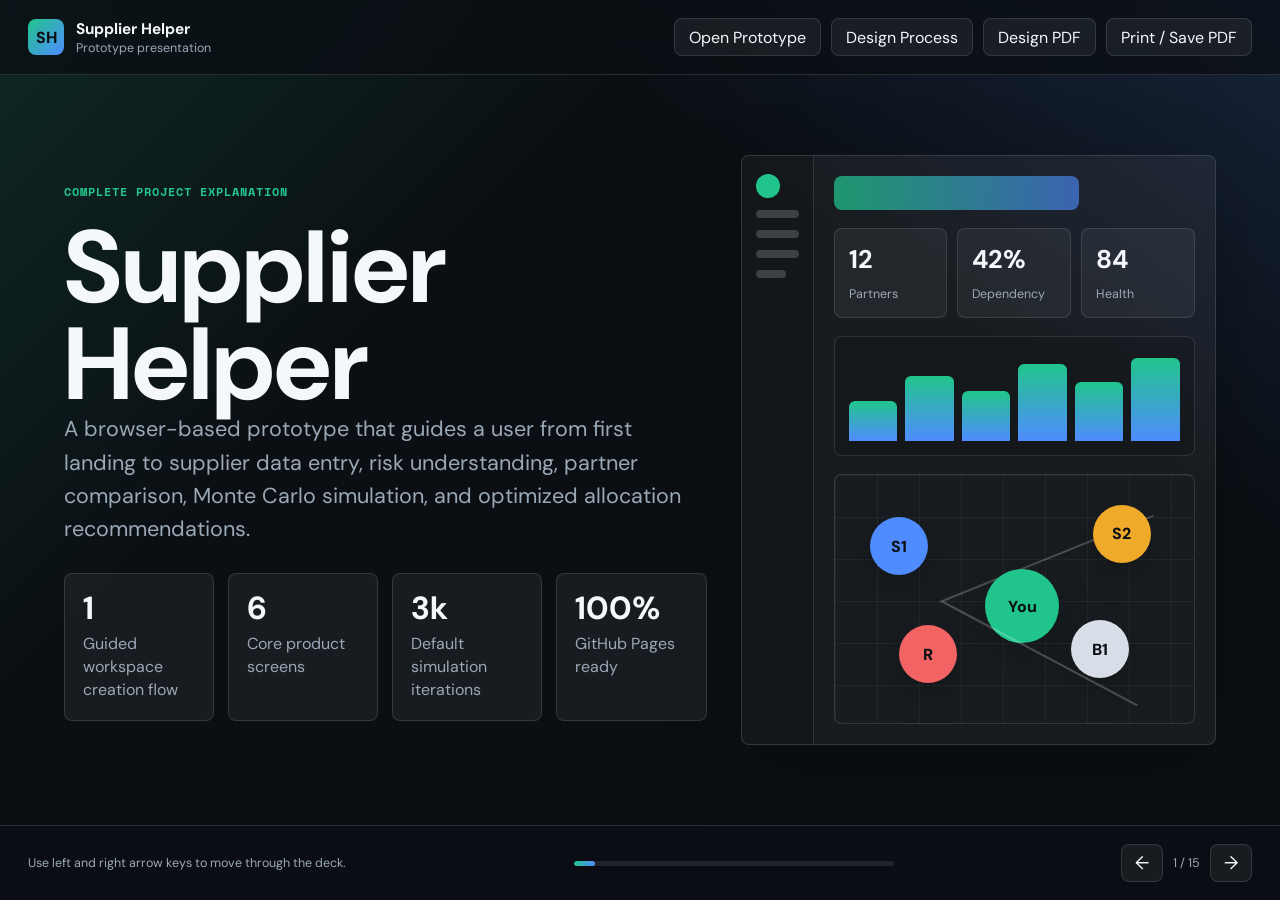
==== commit 8e19501a: "Add visual printable design process document" ====
--- a/presentation.html
+++ b/presentation.html
@@ -944,7 +944,8 @@
       </div>
       <div class="top-actions">
         <a class="link-button" href="./index.html">Open Prototype</a>
-        <a class="link-button" href="./docs/design-process.md">Design Process</a>
+        <a class="link-button" href="./docs/design-process.html">Design Process</a>
+        <a class="link-button" href="./docs/design-process.pdf">Design PDF</a>
         <button class="link-button" type="button" id="print-deck">Print / Save PDF</button>
       </div>
     </header>
@@ -1227,8 +1228,13 @@
             </div>
             <div class="panel">
               <h3>Design process</h3>
-              <p><a class="link-button" href="./docs/design-process.md">Open design documentation</a></p>
+              <p><a class="link-button" href="./docs/design-process.html">Open design documentation</a></p>
               <p class="mini-note">Documents how the simplified guided experience was designed.</p>
+            </div>
+            <div class="panel">
+              <h3>Printable PDF</h3>
+              <p><a class="link-button" href="./docs/design-process.pdf">Open design PDF</a></p>
+              <p class="mini-note">Generated from the visual HTML documentation with print styling.</p>
             </div>
           </div>
         </div>
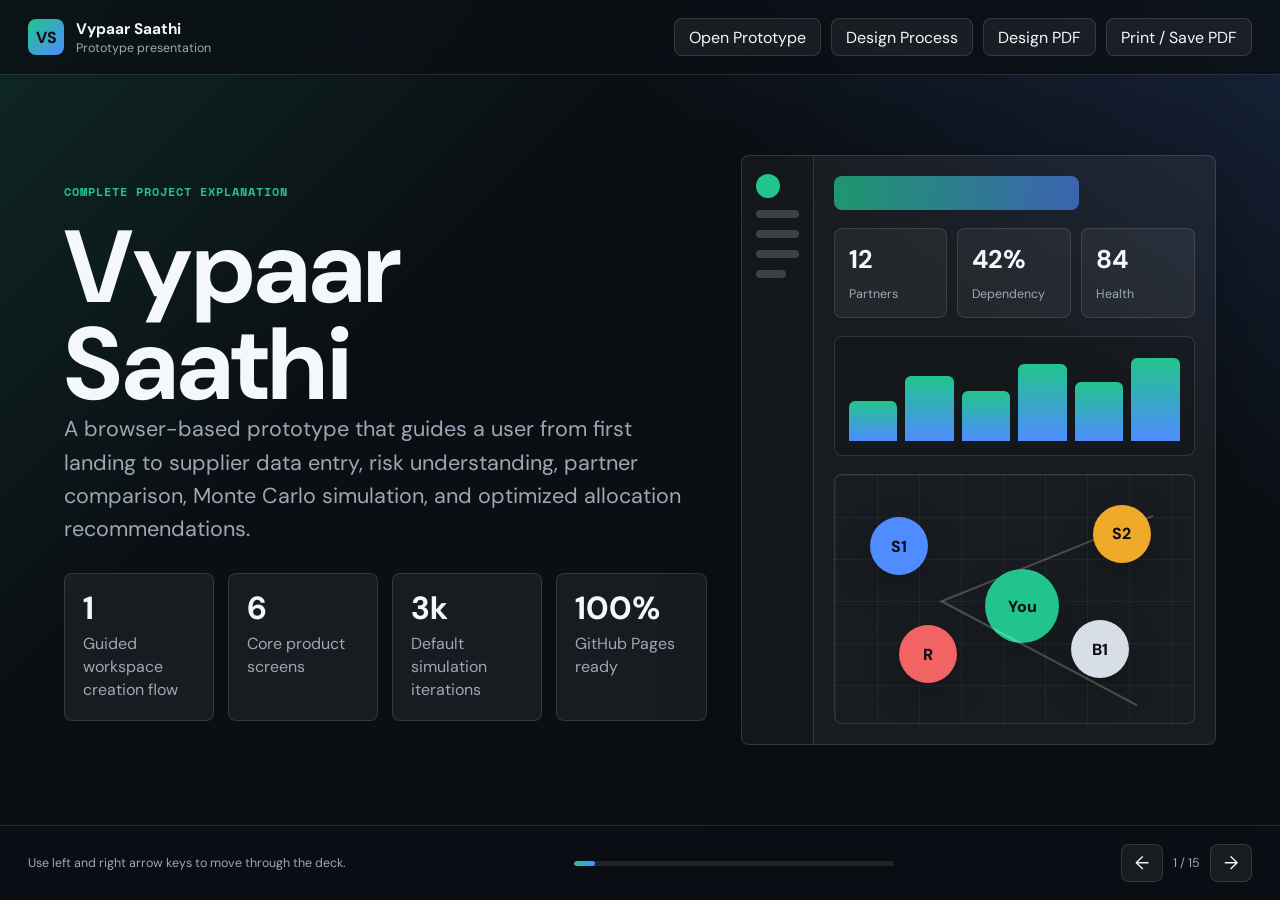
==== commit c8bf20ed: "Rename prototype to Vypaar Saathi and add learner docs" ====
--- a/presentation.html
+++ b/presentation.html
@@ -3,8 +3,8 @@
 <head>
   <meta charset="UTF-8">
   <meta name="viewport" content="width=device-width, initial-scale=1.0">
-  <title>Supplier Helper Presentation</title>
-  <meta name="description" content="Browser presentation for the Supplier Helper prototype, covering user journey, technical architecture, analytics, and roadmap.">
+  <title>Vypaar Saathi Presentation</title>
+  <meta name="description" content="Browser presentation for the Vypaar Saathi prototype, covering user journey, technical architecture, analytics, and roadmap.">
   <link rel="preconnect" href="https://fonts.googleapis.com">
   <link rel="preconnect" href="https://fonts.gstatic.com" crossorigin>
   <link href="https://fonts.googleapis.com/css2?family=DM+Sans:wght@400;500;600;700;800&family=Space+Mono:wght@400;700&display=swap" rel="stylesheet">
@@ -936,9 +936,9 @@
   <div class="deck-shell">
     <header class="deck-topbar">
       <div class="brand">
-        <div class="brand-mark">SH</div>
+        <div class="brand-mark">VS</div>
         <div class="brand-title">
-          <strong>Supplier Helper</strong>
+          <strong>Vypaar Saathi</strong>
           <span>Prototype presentation</span>
         </div>
       </div>
@@ -955,7 +955,7 @@
         <div class="slide-inner hero-layout">
           <div>
             <span class="eyebrow">Complete project explanation</span>
-            <h1>Supplier Helper</h1>
+            <h1>Vypaar Saathi</h1>
             <p class="lead">A browser-based prototype that guides a user from first landing to supplier data entry, risk understanding, partner comparison, Monte Carlo simulation, and optimized allocation recommendations.</p>
             <div class="grid-4">
               <div class="metric"><strong>1</strong><span>Guided workspace creation flow</span></div>
